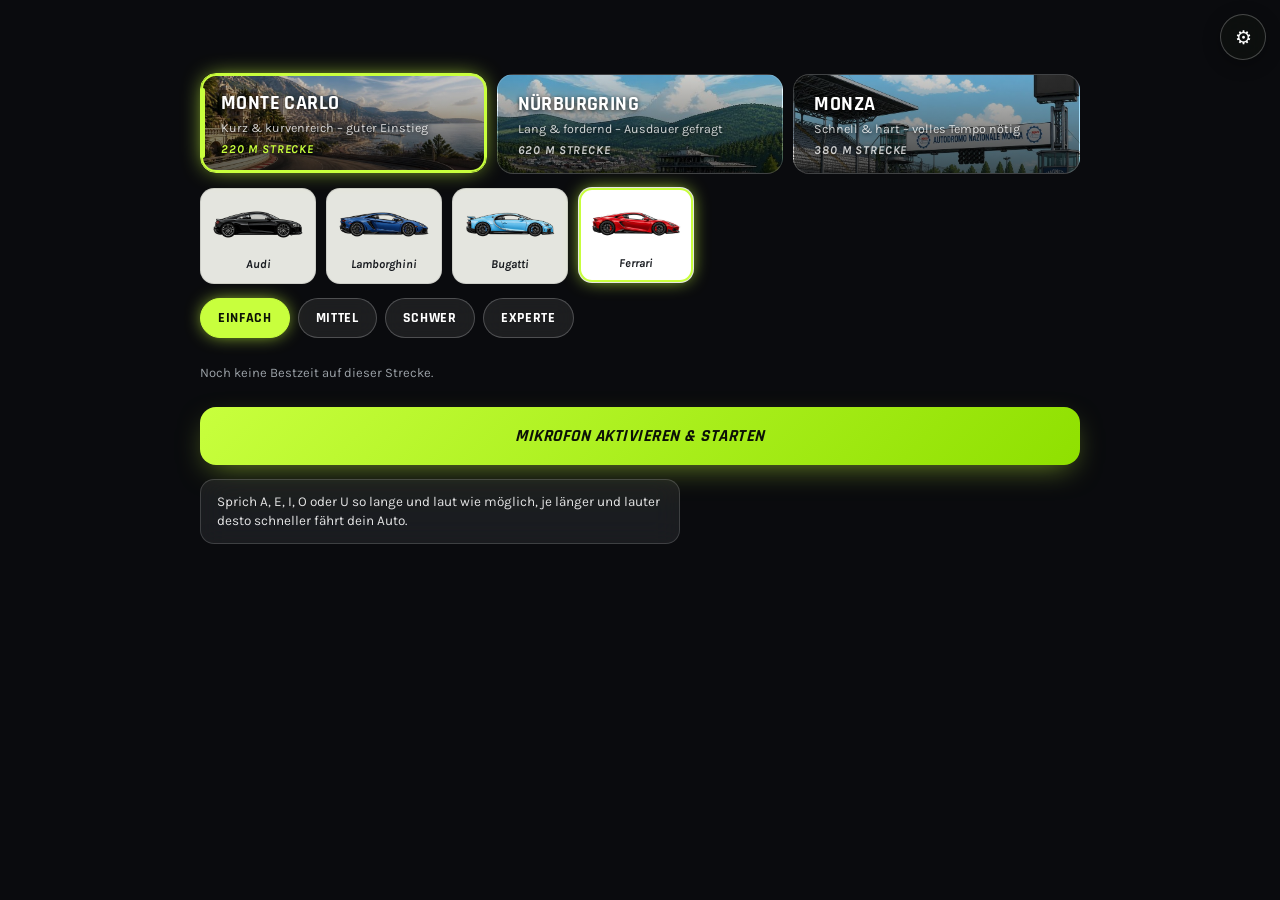
==== index.html @ b8785653 "Turn Vokal-Rennen into an installable, offline-capable web app - Split the single 4 MB HTML file int" ====
<!doctype html>
<html lang="de">
<head>
<meta charset="utf-8">
<meta name="viewport" content="width=device-width, initial-scale=1, viewport-fit=cover">
<title>Vokal-Rennen</title>
<meta name="description" content="Logopädisches Autorennen: Vokale lange halten, damit das Auto fährt.">
<meta name="theme-color" content="#0a0b0e">
<meta name="color-scheme" content="dark">
<meta name="mobile-web-app-capable" content="yes">
<meta name="apple-mobile-web-app-capable" content="yes">
<meta name="apple-mobile-web-app-status-bar-style" content="black-translucent">
<meta name="apple-mobile-web-app-title" content="Vokal-Rennen">
<link rel="manifest" href="manifest.webmanifest">
<link rel="icon" type="image/png" sizes="192x192" href="icons/icon-192.png">
<link rel="apple-touch-icon" href="icons/apple-touch-icon.png">
<link rel="preconnect" href="https://fonts.googleapis.com">
<link rel="preconnect" href="https://fonts.gstatic.com" crossorigin>
<link rel="stylesheet" href="https://fonts.googleapis.com/css2?family=Rajdhani:wght@600;700&family=Karla:wght@400;600;700&family=IBM+Plex+Mono:wght@500;600&display=swap">
<link rel="stylesheet" href="css/style.css">
</head>
<body>

<div class="intro-overlay" id="introOverlay">
  <video id="introVideo" muted playsinline webkit-playsinline="true" autoplay preload="auto"></video>
</div>

<button class="btn-icon settings-fab" id="settingsBtn" aria-label="Einstellungen" type="button">&#9881;</button>

<div id="app">
  <!-- SETUP -->
  <section class="screen" id="screen-setup">
    <div class="track-grid" id="trackGrid"></div>

    <div class="car-grid" id="carGrid"></div>

    <div class="seg" id="diffSeg"></div>

    <p class="best-time" id="bestTimeLine"></p>

    <button class="btn-primary" id="startBtn" type="button">Mikrofon aktivieren &amp; starten</button>
    <p class="error-box" id="setupError" hidden></p>

    <p class="lead">Sprich A, E, I, O oder U so lange und laut wie möglich, je länger und lauter desto schneller fährt dein Auto.</p>
  </section>

  <!-- CALIBRATION -->
  <section class="screen center" id="screen-calibrate" hidden>
    <div class="calib-ring" id="calibRing" style="--p:0%;"><span id="calibPct">0%</span></div>
    <h2 style="font-size:20px;" id="calibLabel">Kurz still sein …</h2>
    <p class="lead">Wir messen kurz die Umgebungslautstärke, damit das Auto nur bei echtem Sprechen losfährt.</p>
    <button class="btn-secondary" id="calibCancel" type="button">Abbrechen</button>
  </section>

  <!-- RACE -->
  <section class="screen" id="screen-race" hidden>
    <div class="race-stage">
      <div class="rail" id="rail">
        <div class="rail-line"></div>
        <div class="rail-flag"></div>
        <div class="rail-marker ai" id="aiMarker" style="left:0%;">G</div>
        <div class="rail-marker player" id="playerMarker" style="left:0%;">D</div>
      </div>

      <div class="countdown-wrap">
        <canvas id="raceCanvas"></canvas>
        <div class="countdown-overlay" id="countdownOverlay" hidden><span id="countdownNum">3</span></div>
      </div>

      <p class="cheer" id="cheer">Bereit? Ton halten zum Losfahren!</p>

      <div class="hud">
        <div class="stat"><span class="stat-label">Tempo</span><span class="stat-value mono" id="speedVal">0 km/h</span></div>
        <div class="stat"><span class="stat-label">Haltezeit</span><span class="stat-value mono" id="streakVal">0.0 s</span></div>
        <div class="stat"><span class="stat-label">Strecke</span><span class="stat-value mono" id="distVal">0 / 0 m</span></div>
      </div>

      <div class="voice-panel">
        <div class="voice-panel-top">
          <span class="field-label">Stimme</span>
          <span id="meterState">Still</span>
        </div>
        <div class="voice-meter-track">
          <div class="voice-meter-threshold" id="meterThreshold"></div>
          <div class="voice-meter-fill" id="meterFill"></div>
        </div>
      </div>

      <div class="race-controls">
        <button class="btn-secondary" id="pauseBtn" type="button">Pause</button>
      </div>
    </div>
  </section>

  <!-- RESULT -->
  <section class="screen center" id="screen-result" hidden>
    <div class="result-card">
      <h2 class="result-headline" id="resultHeadline">Sieg!</h2>
      <span class="badge-best" id="resultBadge" hidden>Neue Bestzeit</span>
      <div class="result-row">
        <div class="result-stat"><span class="stat-label">Zeit</span><span class="stat-value mono" id="resultTime">0:00.0</span></div>
        <div class="result-stat"><span class="stat-label">Bestzeit</span><span class="stat-value mono" id="resultBest">–</span></div>
      </div>
      <p class="lead" id="resultTip">Super Ausdauer! Versuch beim nächsten Mal, noch länger durchzuhalten.</p>
      <div class="result-actions">
        <button class="btn-primary" id="retryBtn" type="button">Nochmal</button>
        <button class="btn-secondary" id="changeTrackBtn" type="button">Strecke wechseln</button>
      </div>
    </div>
  </section>
</div>

<div class="settings-backdrop" id="settingsBackdrop" hidden>
  <div class="settings-panel">
    <div class="field-label">Einstellungen</div>
    <div class="settings-row">
      <label class="field-label" for="sensSlider">Empfindlichkeit Mikrofon</label>
      <input type="range" id="sensSlider" min="0.5" max="2" step="0.1" value="1">
    </div>
    <button class="btn-secondary" id="recalibBtn" type="button">Neu kalibrieren</button>
    <button class="btn-secondary" id="closeSettingsBtn" type="button">Schließen</button>
  </div>
</div>

<script src="js/app.js"></script>
</body>
</html>
---- css/style.css ----
/* Durchgehend dunkles Anthrazit-Theme (Forza-Horizon-Stil) - keine helle Variante mehr,
     damit nirgends im Spiel ein heller Rand/Hintergrund aufblitzt. */
  :root{
    --ink:#f5f3ec;
    --paper:#0a0b0e;
    --raised:#1b1d22;
    --line:#31343b;
    --muted:#9aa0a6;
    --accent:#ff7452;
    --accent-ink:#171000;
    --gold:#e8bb4e;
    --good:#3fbd7d;
    --bad:#ef5c72;
    --monaco:#5fb3e8;
    --nurburgring:#5cc98d;
    --monza:#ef5c72;
    --signal:#c8ff3d;
    --signal-ink:#0c1206;
    color-scheme: dark;
  }

  html,body{min-height:100%; margin:0;}
  /* Als App auf Handy/Tablet: kein Doppeltipp-Zoom, kein Pull-to-Refresh, kein Tipp-Blitzer. */
  html{-webkit-text-size-adjust:100%; text-size-adjust:100%;}
  body{touch-action:manipulation; overscroll-behavior:none; -webkit-tap-highlight-color:transparent;}
  button{-webkit-user-select:none; user-select:none; -webkit-touch-callout:none;}
  img{-webkit-user-drag:none; -webkit-touch-callout:none;}
  .intro-overlay{
    position:fixed; inset:0; background:#000; z-index:999;
    display:flex; align-items:center; justify-content:center; overflow:hidden;
  }
  .intro-overlay video{width:100%; height:100%; object-fit:cover; display:block;}
  body{
    background:var(--paper);
    color:var(--ink);
    font-family:Karla,-apple-system,BlinkMacSystemFont,"Segoe UI",sans-serif;
  }
  *{box-sizing:border-box;}
  h1,h2,h3{font-family:Rajdhani,Karla,sans-serif; text-transform:uppercase; letter-spacing:.02em; text-wrap:balance; margin:0;}
  button{font-family:inherit;}
  :focus-visible{outline:3px solid var(--accent); outline-offset:2px;}
  .mono{font-family:"IBM Plex Mono",ui-monospace,monospace; font-variant-numeric:tabular-nums;}

  #app{min-height:100vh; min-height:100dvh; display:flex; flex-direction:column; max-width:920px; margin:0 auto;}

  .btn-icon{
    width:40px; height:40px; border-radius:10px; border:1px solid var(--line); background:var(--raised);
    color:var(--ink); font-size:18px; display:flex; align-items:center; justify-content:center; cursor:pointer;
  }
  .btn-icon:active{transform:translateY(1px);}

  .settings-fab{
    position:fixed; top:calc(14px + env(safe-area-inset-top,0px)); right:calc(14px + env(safe-area-inset-right,0px)); z-index:50;
    width:46px; height:46px; border-radius:50%; border:1px solid rgba(255,255,255,.24);
    background:rgba(18,20,16,.55); backdrop-filter:blur(16px) saturate(160%); -webkit-backdrop-filter:blur(16px) saturate(160%);
    color:#fff; font-size:19px; box-shadow:0 4px 18px rgba(0,0,0,.3);
  }
  .settings-fab:active{transform:translateY(1px);}

  .screen{flex:1 1 auto; display:flex; flex-direction:column; gap:18px; padding:20px calc(20px + env(safe-area-inset-right,0px)) calc(24px + env(safe-area-inset-bottom,0px)) calc(20px + env(safe-area-inset-left,0px));}
  .screen.center{align-items:center; justify-content:center; text-align:center;}

  #screen-setup{
    --raised:rgba(255,255,255,.10); --line:rgba(255,255,255,.28);
    padding-top:calc(74px + env(safe-area-inset-top,0px)); gap:14px;
  }
  /* Autokarten: eigenes helles Panel (unabhängig vom dunklen Anthrazit-Hintergrund),
     damit dunkle Autos (Audi, Lamborghini) nicht mit dem Hintergrund verschmelzen. */
  #screen-setup .car-card{background:rgba(238,239,233,.96); border-color:rgba(0,0,0,.10); color:#171a1f;}
  #screen-setup .car-card[data-selected="true"]{background:#fff;}
  #screen-setup .lead{
    color:rgba(255,255,255,.88); max-width:60ch; font-size:13.5px; line-height:1.45; margin:0 0 4px;
    background:rgba(255,255,255,.07); border:1px solid rgba(255,255,255,.16);
    backdrop-filter:blur(14px) saturate(160%); -webkit-backdrop-filter:blur(14px) saturate(160%);
    border-radius:14px; padding:12px 16px;
  }
  [hidden]{display:none!important;}

  .lead{color:var(--muted); max-width:56ch; font-size:15px; line-height:1.5;}
  .field-label{
    font-family:Rajdhani; font-weight:700; text-transform:uppercase; letter-spacing:.08em; font-size:13px; color:var(--muted);
  }

  .track-grid{display:grid; grid-template-columns:repeat(auto-fit,minmax(220px,1fr)); gap:10px;}
  .track-card{
    --card-accent:var(--signal);
    position:relative; text-align:left; border:1px solid rgba(255,255,255,.18); background:rgba(255,255,255,.06);
    background-size:cover, cover; background-position:center, center; background-repeat:no-repeat, no-repeat;
    backdrop-filter:blur(6px); -webkit-backdrop-filter:blur(6px);
    border-radius:16px; padding:16px 16px 16px 20px; cursor:pointer; color:var(--ink);
    display:flex; flex-direction:column; gap:4px; min-height:92px;
    transition:border-color .15s ease, box-shadow .15s ease, transform .15s ease;
  }
  .track-card::before{
    content:""; position:absolute; left:0; top:14px; bottom:14px; width:4px; border-radius:4px;
    background:var(--card-accent); opacity:0; transition:opacity .15s ease;
  }
  .track-card[data-selected="true"]{
    border-color:var(--signal); box-shadow:0 0 0 2px var(--signal) inset, 0 0 22px -6px var(--signal);
    transform:translateY(-1px);
  }
  .track-card[data-selected="true"]::before{opacity:1;}
  .track-name{font-family:Rajdhani; font-weight:700; font-size:20px; text-transform:uppercase; letter-spacing:.02em; color:#fff; text-shadow:0 1px 4px rgba(0,0,0,.85);}
  .track-sub{font-size:12.5px; color:rgba(255,255,255,.8); line-height:1.4; text-shadow:0 1px 4px rgba(0,0,0,.85);}
  .track-meta{
    font-size:12px; color:rgba(255,255,255,.78); font-weight:700; text-transform:uppercase; letter-spacing:.07em;
    font-style:italic; margin-top:auto; text-shadow:0 1px 4px rgba(0,0,0,.85); transition:color .15s ease;
  }
  .track-card[data-selected="true"] .track-meta{color:var(--signal);}

  .car-grid{display:flex; flex-wrap:wrap; gap:10px;}
  .car-card{
    --card-accent:var(--signal);
    display:flex; flex-direction:column; align-items:center; gap:6px;
    border:1px solid var(--line); background:var(--raised); border-radius:14px;
    padding:10px 10px 12px; cursor:pointer; color:var(--ink); width:116px;
    transition:border-color .15s ease, box-shadow .15s ease, transform .15s ease;
  }
  .car-card[data-selected="true"]{
    border-color:var(--signal); box-shadow:0 0 0 2px var(--signal) inset, 0 0 18px -4px var(--signal);
    transform:translateY(-1px);
  }
  .car-swatch{display:block; width:100%; height:52px; object-fit:contain;}
  .car-name{font-size:12px; font-weight:700; text-align:center; line-height:1.2; font-style:italic;}

  .seg{display:flex; flex-wrap:wrap; gap:8px;}
  .seg button{
    border:1px solid rgba(255,255,255,.22); background:rgba(255,255,255,.08); color:#fff; border-radius:999px;
    backdrop-filter:blur(10px); -webkit-backdrop-filter:blur(10px);
    padding:10px 17px; font-size:13.5px; font-weight:700; cursor:pointer;
    font-family:Rajdhani; letter-spacing:.05em; text-transform:uppercase;
    transition:background .15s ease, color .15s ease, box-shadow .15s ease;
  }
  .seg button.is-active{
    background:var(--signal); color:var(--signal-ink); border-color:var(--signal);
    box-shadow:0 0 18px -4px var(--signal);
  }

  .best-time{font-size:13px; color:var(--muted);}
  .best-time strong{color:var(--ink); font-family:"IBM Plex Mono"; font-variant-numeric:tabular-nums;}

  .btn-primary{
    align-self:flex-start; background:var(--accent); color:var(--accent-ink); border:none; border-radius:12px;
    padding:15px 22px; font-size:16px; font-weight:700; cursor:pointer; font-family:Rajdhani; letter-spacing:.03em; text-transform:uppercase;
    min-height:52px;
  }
  .btn-primary:disabled{opacity:.6; cursor:default;}
  .btn-primary:active{transform:translateY(1px);}
  #screen-setup .btn-primary{
    align-self:stretch; text-align:center; font-style:italic; font-size:17px; font-weight:800;
    background:linear-gradient(135deg, var(--signal), #8fe000); color:var(--signal-ink);
    border-radius:16px; min-height:58px;
    box-shadow:0 10px 30px -10px rgba(200,255,61,.55);
  }
  .btn-secondary{
    background:rgba(255,255,255,.06); color:var(--ink); border:1px solid var(--line); border-radius:12px;
    padding:13px 20px; font-size:15px; font-weight:700; cursor:pointer; min-height:48px;
    backdrop-filter:blur(10px); -webkit-backdrop-filter:blur(10px);
  }

  .error-box{
    border:1px solid var(--bad); background:color-mix(in srgb, var(--bad) 10%, var(--raised)); color:var(--bad);
    border-radius:10px; padding:12px 14px; font-size:14px;
  }

  /* calibration */
  .calib-ring{
    width:120px; height:120px; border-radius:50%; border:6px solid var(--line);
    display:flex; align-items:center; justify-content:center; position:relative;
  }
  .calib-ring::before{
    content:""; position:absolute; inset:-6px; border-radius:50%;
    border:6px solid var(--accent); clip-path:inset(0 calc(100% - var(--p,0%)) 0 0);
  }
  .calib-ring span{font-family:"IBM Plex Mono"; font-size:22px; font-weight:600;}

  /* race - übernimmt den Glass/Anthrazit/Volt-Grün-Stil der Startseite */
  #screen-race{
    --raised:rgba(255,255,255,.08); --line:rgba(255,255,255,.20);
    padding-top:calc(56px + env(safe-area-inset-top,0px));
  }
  .race-stage{display:flex; flex-direction:column; gap:14px; flex:1;}
  .rail{
    position:relative; height:56px; border-radius:12px; background:var(--raised); border:1px solid var(--line);
    backdrop-filter:blur(12px); -webkit-backdrop-filter:blur(12px);
    padding:0 18px;
  }
  .rail-line{position:absolute; left:18px; right:18px; top:50%; height:3px; background:var(--line); transform:translateY(-50%);}
  .rail-flag{
    position:absolute; top:50%; right:6px; width:16px; height:24px; transform:translateY(-50%); border-radius:2px;
    background-image:repeating-conic-gradient(#e7e9ec 0 25%, #14161a 0 50%); background-size:8px 8px;
    border:1px solid var(--line);
  }
  .rail-marker{
    position:absolute; top:50%; width:26px; height:26px; margin-left:-13px; transform:translate(0,-50%);
    border-radius:50%; display:flex; align-items:center; justify-content:center; font-size:12px; font-weight:700;
    transition:left .12s linear; border:2px solid var(--paper);
  }
  .rail-marker.player{background:var(--signal); color:var(--signal-ink); z-index:2; box-shadow:0 0 16px -3px var(--signal);}
  .rail-marker.ai{background:#e7e9ec; color:#14161a; z-index:1;}
  .rail-label{position:absolute; font-size:10px; font-weight:700; text-transform:uppercase; letter-spacing:.04em; color:var(--muted); top:-2px;}

  #raceCanvas{width:100%; aspect-ratio:16/7; max-height:340px; border-radius:14px; display:block; border:1px solid var(--line);}

  .hud{display:grid; grid-template-columns:repeat(3,1fr); gap:10px;}
  .stat{
    background:var(--raised); border:1px solid var(--line); border-radius:12px; padding:10px 12px;
    backdrop-filter:blur(12px); -webkit-backdrop-filter:blur(12px);
    display:flex; flex-direction:column; gap:2px;
  }
  .stat-label{font-size:11px; text-transform:uppercase; letter-spacing:.06em; color:var(--muted); font-weight:700;}
  .stat-value{font-family:"IBM Plex Mono"; font-size:20px; font-weight:600;}

  .voice-panel{
    background:var(--raised); border:1px solid var(--line); border-radius:12px; padding:12px 14px;
    backdrop-filter:blur(12px); -webkit-backdrop-filter:blur(12px);
    display:flex; flex-direction:column; gap:8px;
  }
  .voice-panel-top{display:flex; justify-content:space-between; align-items:baseline;}
  .voice-meter-track{position:relative; height:16px; border-radius:999px; background:rgba(0,0,0,.35); border:1px solid var(--line); overflow:hidden;}
  .voice-meter-fill{position:absolute; left:0; top:0; bottom:0; width:0%; background:var(--muted); border-radius:999px; transition:background .15s;}
  .voice-meter-fill.is-active{background:var(--signal); box-shadow:0 0 12px -1px var(--signal);}
  .voice-meter-threshold{position:absolute; top:-2px; bottom:-2px; width:2px; background:var(--bad); left:50%;}
  #meterState{font-weight:700; font-size:13px;}
  #meterState.is-active{color:var(--signal);}

  .cheer{font-size:14px; font-weight:600; color:var(--muted); min-height:20px;}

  .countdown-wrap{position:relative;}
  .countdown-overlay{
    position:absolute; inset:0; background:rgba(6,7,10,.72);
    display:flex; align-items:center; justify-content:center; border-radius:14px; z-index:5;
  }
  .countdown-overlay span{font-family:Rajdhani; font-size:64px; font-weight:700; font-style:italic; color:var(--signal); text-shadow:0 0 24px rgba(200,255,61,.6);}

  .race-controls{display:flex; justify-content:flex-end;}

  /* result */
  .result-card{
    background:var(--raised); border:1px solid var(--line); border-radius:16px; padding:26px; max-width:420px; width:100%;
    display:flex; flex-direction:column; gap:14px; align-items:center; text-align:center;
  }
  .result-headline{font-family:Rajdhani; font-size:30px; font-weight:700; text-transform:uppercase;}
  .result-headline.win{color:var(--good);}
  .result-headline.lose{color:var(--bad);}
  .result-row{display:flex; gap:22px; justify-content:center;}
  .result-stat{display:flex; flex-direction:column; gap:2px;}
  .result-stat .stat-value{font-size:22px;}
  .badge-best{
    background:color-mix(in srgb, var(--gold) 18%, var(--raised)); color:var(--gold); border:1px solid var(--gold);
    border-radius:999px; padding:4px 12px; font-size:12px; font-weight:700; text-transform:uppercase; letter-spacing:.05em;
  }
  .result-actions{display:flex; gap:10px; flex-wrap:wrap; justify-content:center;}

  /* settings */
  .settings-backdrop{
    position:fixed; inset:0; background:color-mix(in srgb, var(--ink) 40%, transparent); z-index:30;
    display:flex; align-items:flex-end; justify-content:center;
  }
  .settings-panel{
    background:var(--raised); border-radius:18px 18px 0 0; padding:20px 22px calc(22px + env(safe-area-inset-bottom,0px));
    width:100%; max-width:480px; display:flex; flex-direction:column; gap:14px; border:1px solid var(--line); border-bottom:none;
  }
  .settings-row{display:flex; flex-direction:column; gap:6px;}
  input[type="range"]{width:100%;}

  @media (prefers-reduced-motion: reduce){
    .rail-marker{transition:none;}
  }

  @media (max-width:420px){
    .hud{grid-template-columns:1fr 1fr;}
    .result-row{gap:14px;}
  }

  /* Handy quer: Rennbild links, Anzeigen rechts daneben - alles ohne Scrollen sichtbar. */
  @media (orientation:landscape) and (max-height:520px){
    #screen-race{padding-top:calc(12px + env(safe-area-inset-top,0px)); padding-bottom:calc(10px + env(safe-area-inset-bottom,0px)); padding-right:calc(74px + env(safe-area-inset-right,0px));}
    .race-stage{display:grid; grid-template-columns:minmax(0,1fr) 230px; grid-template-rows:auto auto 1fr auto; column-gap:12px; row-gap:8px; align-content:start;}
    .rail{grid-column:1 / -1; height:40px;}
    .countdown-wrap{grid-column:1; grid-row:2 / 4;}
    #raceCanvas{max-height:none;}
    .hud{grid-column:2; grid-row:2; grid-template-columns:1fr; gap:6px;}
    .stat{flex-direction:row; justify-content:space-between; align-items:baseline; padding:6px 10px;}
    .stat-value{font-size:16px;}
    .voice-panel{grid-column:2; grid-row:3; align-self:start; padding:8px 12px; gap:6px;}
    .cheer{grid-column:1; grid-row:4; align-self:center; margin:0; min-height:0;}
    .race-controls{grid-column:2; grid-row:4;}
    .race-controls .btn-secondary{width:100%;}
  }
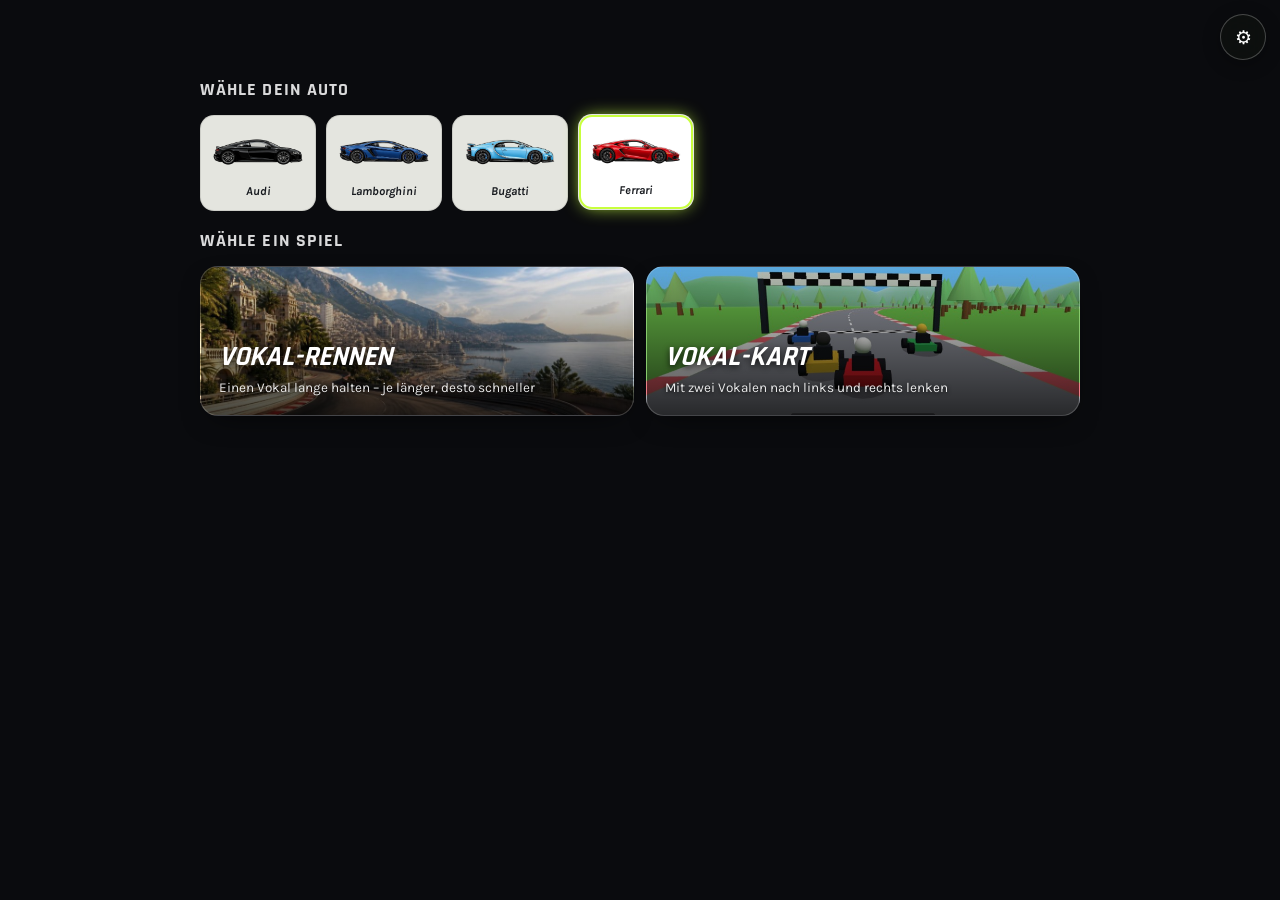
==== commit 4336f7b7: "Add start screen with car and game choice After the intro a new home screen lets you pick the car an" ====
--- a/index.html
+++ b/index.html
@@ -28,11 +28,28 @@
 <button class="btn-icon settings-fab" id="settingsBtn" aria-label="Einstellungen" type="button">&#9881;</button>
 
 <div id="app">
-  <!-- SETUP -->
-  <section class="screen" id="screen-setup">
+  <!-- HOME: car and game choice -->
+  <section class="screen" id="screen-home">
+    <h2 class="home-title">Wähle dein Auto</h2>
+    <div class="car-grid" id="carGrid"></div>
+
+    <h2 class="home-title">Wähle ein Spiel</h2>
+    <div class="game-grid">
+      <button class="game-card" id="gameRace" type="button" style="background-image:linear-gradient(180deg, rgba(0,0,0,.05), rgba(0,0,0,.72)), url('assets/tracks/monaco.jpg');">
+        <span class="game-name">Vokal-Rennen</span>
+        <span class="game-sub">Einen Vokal lange halten – je länger, desto schneller</span>
+      </button>
+      <button class="game-card" id="gameKart" type="button" style="background-image:linear-gradient(180deg, rgba(0,0,0,.05), rgba(0,0,0,.72)), url('assets/kart-card.jpg');">
+        <span class="game-name">Vokal-Kart</span>
+        <span class="game-sub">Mit zwei Vokalen nach links und rechts lenken</span>
+      </button>
+    </div>
+  </section>
+
+  <!-- SETUP (Vokal-Rennen) -->
+  <section class="screen" id="screen-setup" hidden>
+    <button class="back-link" id="backHomeBtn" type="button">← Spielauswahl</button>
     <div class="track-grid" id="trackGrid"></div>
-
-    <div class="car-grid" id="carGrid"></div>
 
     <div class="seg" id="diffSeg"></div>
 
@@ -115,7 +132,9 @@
     <div class="field-label">Einstellungen</div>
     <div class="settings-row">
       <label class="field-label" for="sensSlider">Empfindlichkeit Mikrofon</label>
-      <input type="range" id="sensSlider" min="0.5" max="2" step="0.1" value="1">
+      <input type="range" id="sensSlider" min="0.5" max="4" step="0.1" value="1">
+      <div class="sens-hint"><span>weniger</span><span>empfindlicher</span></div>
+      <p class="level-readout mono" id="levelReadout"></p>
     </div>
     <button class="btn-secondary" id="recalibBtn" type="button">Neu kalibrieren</button>
     <button class="btn-secondary" id="closeSettingsBtn" type="button">Schließen</button>
--- a/css/style.css
+++ b/css/style.css
@@ -60,14 +60,32 @@
   .screen{flex:1 1 auto; display:flex; flex-direction:column; gap:18px; padding:20px calc(20px + env(safe-area-inset-right,0px)) calc(24px + env(safe-area-inset-bottom,0px)) calc(20px + env(safe-area-inset-left,0px));}
   .screen.center{align-items:center; justify-content:center; text-align:center;}
 
-  #screen-setup{
+  #screen-setup, #screen-home{
     --raised:rgba(255,255,255,.10); --line:rgba(255,255,255,.28);
     padding-top:calc(74px + env(safe-area-inset-top,0px)); gap:14px;
   }
   /* Autokarten: eigenes helles Panel (unabhängig vom dunklen Anthrazit-Hintergrund),
      damit dunkle Autos (Audi, Lamborghini) nicht mit dem Hintergrund verschmelzen. */
-  #screen-setup .car-card{background:rgba(238,239,233,.96); border-color:rgba(0,0,0,.10); color:#171a1f;}
-  #screen-setup .car-card[data-selected="true"]{background:#fff;}
+  #screen-home .car-card{background:rgba(238,239,233,.96); border-color:rgba(0,0,0,.10); color:#171a1f;}
+  #screen-home .car-card[data-selected="true"]{background:#fff;}
+
+  /* home screen: game choice */
+  .home-title{font-size:18px; letter-spacing:.06em; color:rgba(255,255,255,.85); margin-top:4px;}
+  .game-grid{display:grid; grid-template-columns:repeat(auto-fit,minmax(240px,1fr)); gap:12px;}
+  .game-card{
+    position:relative; min-height:150px; border-radius:18px; border:1px solid rgba(255,255,255,.2); cursor:pointer;
+    display:flex; flex-direction:column; justify-content:flex-end; gap:4px; padding:18px; text-align:left; color:#fff;
+    background-color:#15171c; background-size:cover; background-position:center; background-repeat:no-repeat;
+    box-shadow:0 10px 30px -14px rgba(0,0,0,.8); transition:transform .15s ease, border-color .15s ease, box-shadow .15s ease;
+  }
+  .game-card:active{transform:translateY(1px) scale(.99);}
+  .game-card:hover, .game-card:focus-visible{border-color:var(--signal); box-shadow:0 0 0 2px var(--signal) inset, 0 0 24px -6px var(--signal);}
+  .game-name{font-family:Rajdhani; font-weight:700; font-style:italic; font-size:28px; text-transform:uppercase; text-shadow:0 2px 6px rgba(0,0,0,.8);}
+  .game-sub{font-size:13.5px; line-height:1.35; color:rgba(255,255,255,.9); text-shadow:0 1px 4px rgba(0,0,0,.85);}
+  .back-link{
+    align-self:flex-start; background:none; border:none; color:rgba(255,255,255,.8); font:inherit; font-size:15px; font-weight:700;
+    padding:6px 0; cursor:pointer;
+  }
   #screen-setup .lead{
     color:rgba(255,255,255,.88); max-width:60ch; font-size:13.5px; line-height:1.45; margin:0 0 4px;
     background:rgba(255,255,255,.07); border:1px solid rgba(255,255,255,.16);
@@ -263,6 +281,8 @@
   }
   .settings-row{display:flex; flex-direction:column; gap:6px;}
   input[type="range"]{width:100%;}
+  .sens-hint{display:flex; justify-content:space-between; font-size:12px; color:var(--muted);}
+  .level-readout{margin:0; font-size:12px; color:var(--muted); min-height:16px;}
 
   @media (prefers-reduced-motion: reduce){
     .rail-marker{transition:none;}
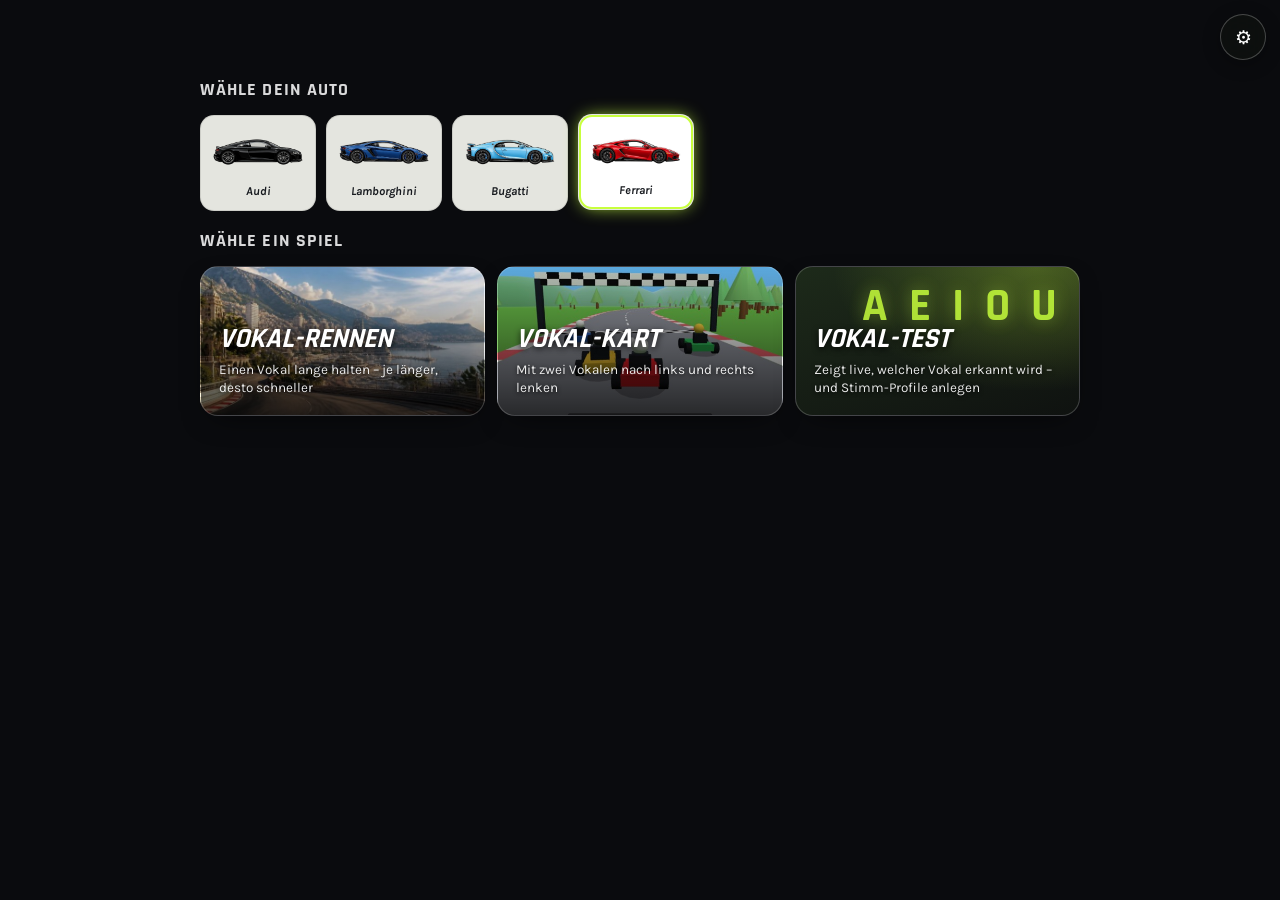
==== commit 56208d45: "Add Vokal-Test as third choice on the start screen The vowel test page is now the last card on the h" ====
--- a/index.html
+++ b/index.html
@@ -42,6 +42,11 @@
       <button class="game-card" id="gameKart" type="button" style="background-image:linear-gradient(180deg, rgba(0,0,0,.05), rgba(0,0,0,.72)), url('assets/kart-card.jpg');">
         <span class="game-name">Vokal-Kart</span>
         <span class="game-sub">Mit zwei Vokalen nach links und rechts lenken</span>
+      </button>
+      <button class="game-card game-card-test" id="gameTest" type="button">
+        <span class="game-letters" aria-hidden="true">A E I O U</span>
+        <span class="game-name">Vokal-Test</span>
+        <span class="game-sub">Zeigt live, welcher Vokal erkannt wird – und Stimm-Profile anlegen</span>
       </button>
     </div>
   </section>
--- a/css/style.css
+++ b/css/style.css
@@ -81,6 +81,16 @@
   .game-card:active{transform:translateY(1px) scale(.99);}
   .game-card:hover, .game-card:focus-visible{border-color:var(--signal); box-shadow:0 0 0 2px var(--signal) inset, 0 0 24px -6px var(--signal);}
   .game-name{font-family:Rajdhani; font-weight:700; font-style:italic; font-size:28px; text-transform:uppercase; text-shadow:0 2px 6px rgba(0,0,0,.8);}
+  /* vowel test card: no photo, large vowel letters instead */
+  .game-card-test{
+    overflow:hidden;
+    background-image:radial-gradient(120% 140% at 85% 0%, rgba(200,255,61,.28), transparent 60%),
+      linear-gradient(160deg, #1d2a1a, #0f1210);
+  }
+  .game-letters{
+    position:absolute; top:10px; right:16px; font-family:Rajdhani; font-weight:700; font-size:46px; letter-spacing:.12em;
+    color:var(--signal); opacity:.85; text-shadow:0 0 18px rgba(200,255,61,.45);
+  }
   .game-sub{font-size:13.5px; line-height:1.35; color:rgba(255,255,255,.9); text-shadow:0 1px 4px rgba(0,0,0,.85);}
   .back-link{
     align-self:flex-start; background:none; border:none; color:rgba(255,255,255,.8); font:inherit; font-size:15px; font-weight:700;
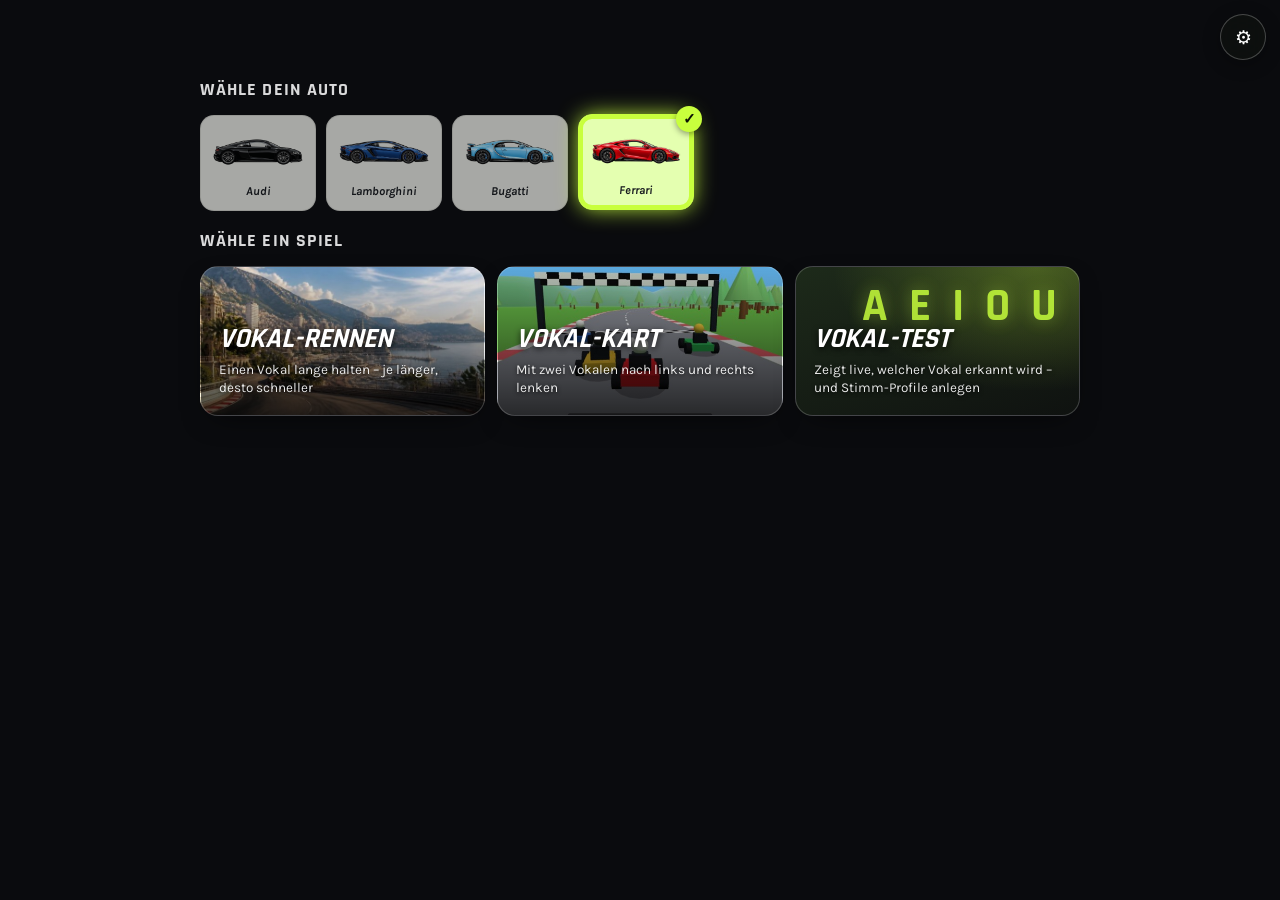
==== commit 786cfb76: "Add a skip button to the intro video "Überspringen" in the bottom right ends the intro and shows the" ====
--- a/index.html
+++ b/index.html
@@ -23,6 +23,7 @@
 
 <div class="intro-overlay" id="introOverlay">
   <video id="introVideo" muted playsinline webkit-playsinline="true" autoplay preload="auto"></video>
+  <button class="intro-skip" id="introSkip" type="button">Überspringen ▸▸</button>
 </div>
 
 <button class="btn-icon settings-fab" id="settingsBtn" aria-label="Einstellungen" type="button">&#9881;</button>
--- a/css/style.css
+++ b/css/style.css
@@ -30,6 +30,14 @@
     display:flex; align-items:center; justify-content:center; overflow:hidden;
   }
   .intro-overlay video{width:100%; height:100%; object-fit:cover; display:block;}
+  .intro-skip{
+    position:absolute; right:calc(18px + env(safe-area-inset-right,0px)); bottom:calc(18px + env(safe-area-inset-bottom,0px));
+    min-height:48px; padding:0 20px; border-radius:999px; cursor:pointer;
+    border:1px solid rgba(255,255,255,.45); background:rgba(0,0,0,.45); color:#fff;
+    backdrop-filter:blur(8px); -webkit-backdrop-filter:blur(8px);
+    font-family:Rajdhani; font-weight:700; font-size:17px; letter-spacing:.05em; text-transform:uppercase;
+  }
+  .intro-skip:active{transform:translateY(1px);}
   body{
     background:var(--paper);
     color:var(--ink);
@@ -67,7 +75,19 @@
   /* Autokarten: eigenes helles Panel (unabhängig vom dunklen Anthrazit-Hintergrund),
      damit dunkle Autos (Audi, Lamborghini) nicht mit dem Hintergrund verschmelzen. */
   #screen-home .car-card{background:rgba(238,239,233,.96); border-color:rgba(0,0,0,.10); color:#171a1f;}
-  #screen-home .car-card[data-selected="true"]{background:#fff;}
+  /* selected car: light green fill, thick green frame and a check mark; the others recede */
+  #screen-home .car-card{position:relative; transition:opacity .15s ease, background .15s ease, box-shadow .15s ease;}
+  #screen-home .car-card[data-selected="false"]{opacity:.72;}
+  #screen-home .car-card[data-selected="true"]{
+    background:#e4ffb0; border-color:var(--signal);
+    box-shadow:0 0 0 4px var(--signal) inset, 0 0 22px -2px var(--signal);
+  }
+  #screen-home .car-card[data-selected="true"]::after{
+    content:"✓"; position:absolute; top:-9px; right:-9px; width:26px; height:26px; border-radius:50%;
+    display:flex; align-items:center; justify-content:center;
+    background:var(--signal); color:var(--signal-ink); font-weight:800; font-size:15px;
+    box-shadow:0 2px 6px rgba(0,0,0,.4);
+  }
 
   /* home screen: game choice */
   .home-title{font-size:18px; letter-spacing:.06em; color:rgba(255,255,255,.85); margin-top:4px;}
